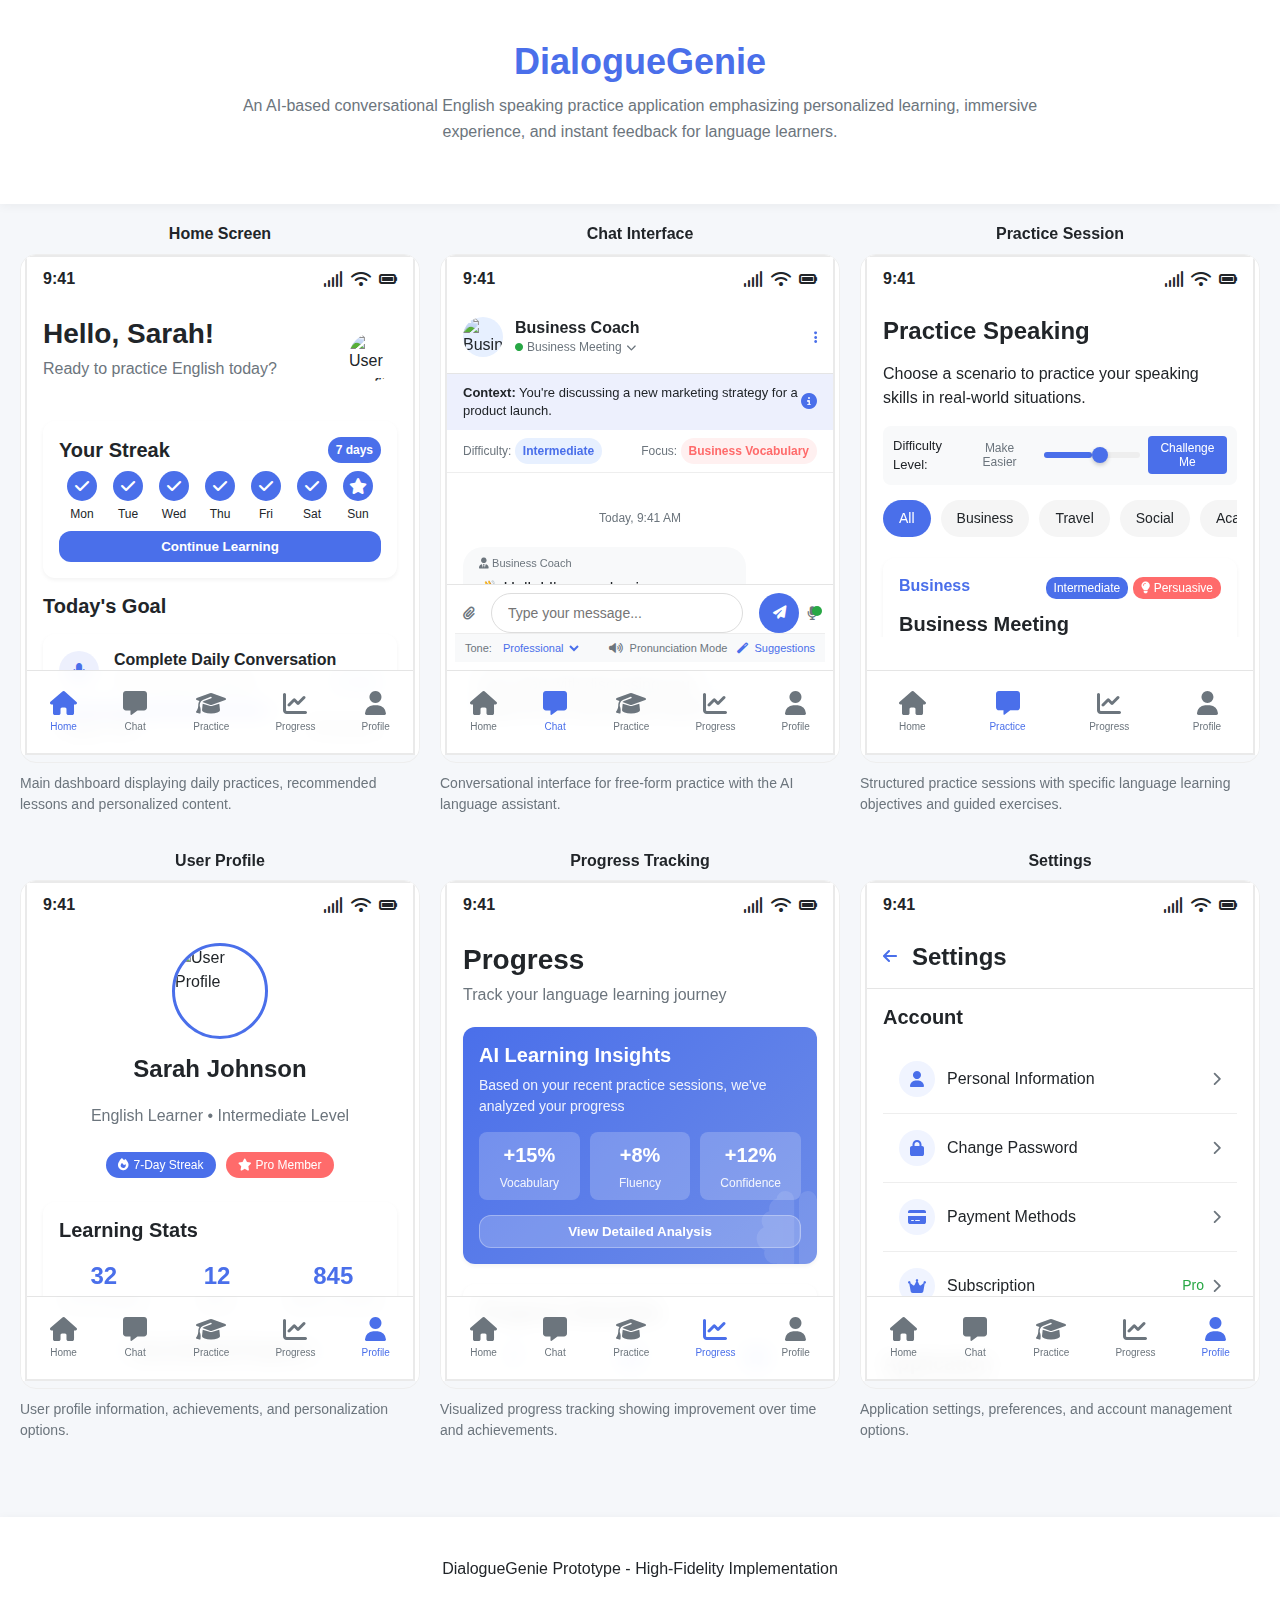
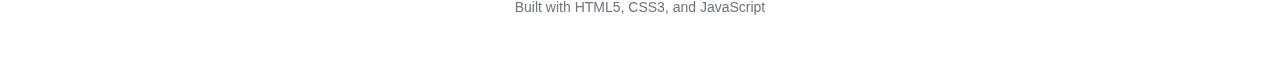
==== css/index.html @ 602ddcd6 "test3" ====
<!DOCTYPE html>
<html lang="en">
<head>
  <meta charset="UTF-8">
  <meta name="viewport" content="width=device-width, initial-scale=1.0">
  <title>DialogueGenie - Language Learning App</title>
  <link rel="stylesheet" href="css/styles.css">
  <link rel="stylesheet" href="https://cdnjs.cloudflare.com/ajax/libs/font-awesome/6.4.0/css/all.min.css">
  <style>
    body {
      font-family: var(--font-family);
      background-color: #f5f7fa;
      margin: 0;
      padding: 0;
    }
    
    .project-header {
      text-align: center;
      padding: 40px 20px;
      background-color: white;
      box-shadow: 0 2px 10px rgba(0,0,0,0.05);
    }
    
    .project-title {
      font-size: 36px;
      color: var(--primary-color);
      margin-bottom: 10px;
    }
    
    .project-description {
      max-width: 800px;
      margin: 0 auto 20px;
      color: var(--text-secondary);
      line-height: 1.6;
    }
    
    .iframe-description {
      color: var(--text-secondary);
      font-size: 14px;
      margin-top: 10px;
      line-height: 1.5;
    }
  </style>
</head>
<body>
  <header class="project-header">
    <h1 class="project-title">DialogueGenie</h1>
    <p class="project-description">
      An AI-based conversational English speaking practice application emphasizing personalized learning, 
      immersive experience, and instant feedback for language learners.
    </p>
  </header>
  
  <div class="iframe-grid">
    <!-- Home Page -->
    <div class="iframe-container">
      <h2 class="iframe-title">Home Screen</h2>
      <div class="iframe-wrapper">
        <iframe src="home.html" title="Home Screen"></iframe>
      </div>
      <p class="iframe-description">
        Main dashboard displaying daily practices, recommended lessons and personalized content.
      </p>
    </div>
    
    <!-- Chat Page -->
    <div class="iframe-container">
      <h2 class="iframe-title">Chat Interface</h2>
      <div class="iframe-wrapper">
        <iframe src="chat.html" title="Chat Interface"></iframe>
      </div>
      <p class="iframe-description">
        Conversational interface for free-form practice with the AI language assistant.
      </p>
    </div>
    
    <!-- Practice Page -->
    <div class="iframe-container">
      <h2 class="iframe-title">Practice Session</h2>
      <div class="iframe-wrapper">
        <iframe src="practice.html" title="Practice Session"></iframe>
      </div>
      <p class="iframe-description">
        Structured practice sessions with specific language learning objectives and guided exercises.
      </p>
    </div>
    
    <!-- Profile Page -->
    <div class="iframe-container">
      <h2 class="iframe-title">User Profile</h2>
      <div class="iframe-wrapper">
        <iframe src="profile.html" title="User Profile"></iframe>
      </div>
      <p class="iframe-description">
        User profile information, achievements, and personalization options.
      </p>
    </div>
    
    <!-- Progress Page -->
    <div class="iframe-container">
      <h2 class="iframe-title">Progress Tracking</h2>
      <div class="iframe-wrapper">
        <iframe src="progress.html" title="Progress Tracking"></iframe>
      </div>
      <p class="iframe-description">
        Visualized progress tracking showing improvement over time and achievements.
      </p>
    </div>
    
    <!-- Settings Page -->
    <div class="iframe-container">
      <h2 class="iframe-title">Settings</h2>
      <div class="iframe-wrapper">
        <iframe src="settings.html" title="Settings"></iframe>
      </div>
      <p class="iframe-description">
        Application settings, preferences, and account management options.
      </p>
    </div>
  </div>
  
  <footer class="project-header" style="margin-top: 40px;">
    <p>DialogueGenie Prototype - High-Fidelity Implementation</p>
    <p style="font-size: 14px; color: var(--text-secondary);">
      Built with HTML5, CSS3, and JavaScript
    </p>
  </footer>
</body>
</html>
---- css/css/styles.css ----
/* DialogueGenie Application Styles */
/* Global CSS Variables */
:root {
  --primary-color: #4a6fea;
  --primary-dark: #3a5bd3;
  --secondary-color: #6c757d;
  --accent-color: #ff6b6b;
  --success-color: #28a745;
  --warning-color: #ffc107;
  --danger-color: #dc3545;
  --text-primary: #212529;
  --text-secondary: #6c757d;
  --text-light: #f8f9fa;
  --background-primary: #ffffff;
  --background-secondary: #f8f9fa;
  --border-radius: 12px;
  --border-radius-sm: 8px;
  --border-radius-lg: 16px;
  --spacing-xs: 4px;
  --spacing-sm: 8px;
  --spacing-md: 16px;
  --spacing-lg: 24px;
  --spacing-xl: 32px;
  --shadow-sm: 0 2px 4px rgba(0, 0, 0, 0.05);
  --shadow-md: 0 4px 6px rgba(0, 0, 0, 0.1);
  --shadow-lg: 0 10px 15px rgba(0, 0, 0, 0.1);
  --font-family: 'SF Pro Text', -apple-system, BlinkMacSystemFont, 'Segoe UI', Roboto, Oxygen, Ubuntu, Cantarell, 'Open Sans', 'Helvetica Neue', sans-serif;
}

/* Reset and Base Styles */
* {
  margin: 0;
  padding: 0;
  box-sizing: border-box;
}

body {
  font-family: var(--font-family);
  color: var(--text-primary);
  background-color: var(--background-primary);
  line-height: 1.5;
  -webkit-font-smoothing: antialiased;
}

/* Typography */
h1, h2, h3, h4, h5, h6 {
  margin-bottom: var(--spacing-md);
  font-weight: 600;
  line-height: 1.2;
}

h1 {
  font-size: 28px;
}

h2 {
  font-size: 24px;
}

h3 {
  font-size: 20px;
}

p {
  margin-bottom: var(--spacing-md);
}

a {
  color: var(--primary-color);
  text-decoration: none;
}

/* Layout Components */
.container {
  width: 100%;
  max-width: 390px; /* iPhone 16 Pro width */
  margin: 0 auto;
  padding: var(--spacing-md);
  overflow-x: hidden;
}

.screen {
  position: relative;
  border-radius: 40px;
  overflow: hidden;
  background: var(--background-primary);
  height: 844px; /* iPhone 16 Pro height */
  width: 390px; /* iPhone 14 Pro width */
  border: 2px solid #eaeaea;
  box-shadow: var(--shadow-lg);
  margin: 0 auto;
}

/* iOS Status Bar */
.status-bar {
  height: 44px;
  padding: 0 var(--spacing-md);
  display: flex;
  justify-content: space-between;
  align-items: center;
  background-color: var(--background-primary);
  position: sticky;
  top: 0;
  z-index: 100;
}

.status-bar-time {
  font-weight: 600;
}

.status-bar-icons {
  display: flex;
  gap: var(--spacing-sm);
}

/* iOS Tab Bar */
.tab-bar {
  height: 83px;
  position: absolute;
  bottom: 0;
  left: 0;
  right: 0;
  display: flex;
  justify-content: space-around;
  align-items: center;
  background-color: rgba(255, 255, 255, 0.9);
  backdrop-filter: blur(10px);
  -webkit-backdrop-filter: blur(10px);
  border-top: 1px solid rgba(0, 0, 0, 0.1);
}

.tab-item {
  display: flex;
  flex-direction: column;
  align-items: center;
  gap: var(--spacing-xs);
  color: var(--text-secondary);
}

.tab-item.active {
  color: var(--primary-color);
}

.tab-icon {
  font-size: 24px;
}

.tab-label {
  font-size: 10px;
}

/* Common UI Components */
.card {
  background-color: var(--background-primary);
  border-radius: var(--border-radius);
  padding: var(--spacing-md);
  margin-bottom: var(--spacing-md);
  box-shadow: var(--shadow-sm);
}

.button {
  display: inline-flex;
  align-items: center;
  justify-content: center;
  padding: var(--spacing-sm) var(--spacing-md);
  border-radius: var(--border-radius);
  font-weight: 600;
  cursor: pointer;
  transition: all 0.2s ease;
  outline: none;
  border: none;
}

.button-primary {
  background-color: var(--primary-color);
  color: white;
}

.button-secondary {
  background-color: var(--background-secondary);
  color: var(--text-primary);
}

.button-accent {
  background-color: var(--accent-color);
  color: white;
}

.avatar {
  width: 48px;
  height: 48px;
  border-radius: 50%;
  object-fit: cover;
}

.badge {
  display: inline-flex;
  padding: var(--spacing-xs) var(--spacing-sm);
  border-radius: 16px;
  font-size: 12px;
  font-weight: 600;
}

.badge-primary {
  background-color: var(--primary-color);
  color: white;
}

.badge-success {
  background-color: var(--success-color);
  color: white;
}

/* Form Elements */
.input-group {
  margin-bottom: var(--spacing-md);
}

.input-label {
  display: block;
  margin-bottom: var(--spacing-xs);
  font-weight: 500;
}

.input {
  width: 100%;
  padding: var(--spacing-sm) var(--spacing-md);
  border-radius: var(--border-radius);
  border: 1px solid #ddd;
  outline: none;
  font-family: var(--font-family);
  font-size: 16px;
}

.input:focus {
  border-color: var(--primary-color);
}

/* Conversation Components */
.chat-bubble {
  max-width: 80%;
  padding: var(--spacing-sm) var(--spacing-md);
  margin-bottom: var(--spacing-sm);
  border-radius: 20px;
}

.chat-bubble-user {
  background-color: var(--primary-color);
  color: white;
  align-self: flex-end;
  border-bottom-right-radius: 4px;
}

.chat-bubble-ai {
  background-color: var(--background-secondary);
  color: var(--text-primary);
  align-self: flex-start;
  border-bottom-left-radius: 4px;
}

.chat-container {
  display: flex;
  flex-direction: column;
  padding: var(--spacing-md);
  overflow-y: auto;
  height: calc(100% - 250px); /* Adjust height to account for input container and tab bar */
  margin-bottom: 60px; /* Add space for input container */
}

/* Home Page */
.home-header {
  display: flex;
  align-items: center;
  justify-content: space-between;
  margin-bottom: var(--spacing-lg);
}

.lessons-grid {
  display: grid;
  grid-template-columns: 1fr 1fr;
  gap: var(--spacing-md);
}

/* Progress Page */
.progress-chart {
  height: 200px;
  margin-bottom: var(--spacing-lg);
}

.stats-grid {
  display: grid;
  grid-template-columns: 1fr 1fr;
  gap: var(--spacing-md);
}

/* Profile Page */
.profile-header {
  display: flex;
  flex-direction: column;
  align-items: center;
  gap: var(--spacing-md);
  margin-bottom: var(--spacing-lg);
}

.profile-avatar {
  width: 96px;
  height: 96px;
  border-radius: 50%;
  object-fit: cover;
  border: 3px solid var(--primary-color);
}

/* Settings Page */
.settings-list {
  list-style: none;
}

.settings-item {
  padding: var(--spacing-md);
  border-bottom: 1px solid #eee;
  display: flex;
  justify-content: space-between;
  align-items: center;
}

/* Chat Page */
.chat-input-container {
  position: absolute;  /* Change from fixed to absolute */
  bottom: 83px;  /* Position above the tab bar */
  left: 0;
  right: 0;
  background-color: var(--background-primary);
  border-top: 1px solid rgba(0, 0, 0, 0.1);
  padding: var(--spacing-sm);
  z-index: 10;
  margin: 0;  /* Reset any margins */
  width: 100%;  /* Ensure full width */
}

.chat-input {
  flex: 1;
  padding: var(--spacing-sm) var(--spacing-md);
  border-radius: 24px;
  border: 1px solid #ddd;
  margin: 0 var(--spacing-sm);
  height: 40px;
  font-size: 14px;
}

/* Practice Page */
.practice-card {
  margin-bottom: var(--spacing-lg);
}

.practice-topic {
  font-weight: 600;
  color: var(--primary-color);
  margin-bottom: var(--spacing-xs);
}

/* Index Page (Iframe Grid) */
.iframe-grid {
  display: grid;
  grid-template-columns: repeat(3, 1fr);
  gap: 20px;
  padding: 20px;
}

.iframe-container {
  display: flex;
  flex-direction: column;
  align-items: center;
}

.iframe-title {
  margin-bottom: 10px;
  font-size: 16px;
  font-weight: 600;
  text-align: center;
}

.iframe-wrapper {
  width: 100%;
  border-radius: 16px;
  overflow: hidden;
  box-shadow: var(--shadow);
  border: 1px solid #eee;
}

iframe {
  width: 100%;
  height: 500px;
  border: none;
}

/* Utility Classes */
.text-center {
  text-align: center;
}

.flex {
  display: flex;
}

.flex-col {
  flex-direction: column;
}

.items-center {
  align-items: center;
}

.justify-between {
  justify-content: space-between;
}

.gap-sm {
  gap: var(--spacing-sm);
}

.gap-md {
  gap: var(--spacing-md);
}

.mb-sm {
  margin-bottom: var(--spacing-sm);
}

.mb-md {
  margin-bottom: var(--spacing-md);
}

.mb-lg {
  margin-bottom: var(--spacing-lg);
}

/* Media Queries for Responsive Design */
@media (max-width: 768px) {
  .iframe-grid {
    grid-template-columns: repeat(2, 1fr);
  }
}

@media (max-width: 480px) {
  .iframe-grid {
    grid-template-columns: 1fr;
  }
}

/* Character Card Styles (NEW) */
.character-selection {
  margin-bottom: var(--spacing-md);
}

.character-grid {
  display: grid;
  grid-template-columns: repeat(2, 1fr);
  grid-gap: 15px;
}

.character-card {
  background-color: var(--background-primary);
  border-radius: var(--border-radius);
  padding: var(--spacing-md);
  box-shadow: var(--shadow-sm);
  border: 1px solid #eee;
  cursor: pointer;
  transition: all 0.2s ease;
  position: relative;
  display: flex;
  flex-direction: column;
  align-items: center;
  text-align: center;
}

.character-card:hover {
  transform: translateY(-2px);
  box-shadow: var(--shadow-md);
}

.character-card.selected {
  border: 2px solid var(--primary-color);
  background-color: rgba(74, 111, 234, 0.05);
}

.character-avatar {
  width: 60px;
  height: 60px;
  border-radius: 50%;
  overflow: hidden;
  margin-bottom: 10px;
}

.character-avatar img {
  width: 100%;
  height: 100%;
  object-fit: cover;
}

.custom-avatar {
  background-color: var(--primary-color);
  display: flex;
  align-items: center;
  justify-content: center;
  color: white;
  font-size: 24px;
}

.character-role {
  font-size: 12px;
  color: var(--text-secondary);
  margin-bottom: 8px;
}

.character-tag {
  position: absolute;
  top: 10px;
  right: 10px;
  background-color: var(--primary-color);
  color: white;
  font-size: 10px;
  padding: 2px 6px;
  border-radius: 10px;
}

.custom-tag {
  background-color: var(--accent-color);
}

.create-character-card {
  border: 1px dashed var(--primary-color);
  display: flex;
  flex-direction: column;
  align-items: center;
  justify-content: center;
  background-color: rgba(74, 111, 234, 0.05);
}

.create-character-btn {
  background: none;
  border: none;
  color: var(--primary-color);
  font-size: 14px;
  font-weight: 500;
  cursor: pointer;
  display: flex;
  flex-direction: column;
  align-items: center;
}

.create-character-btn i {
  font-size: 24px;
  margin-bottom: 8px;
}

/* Toast Notification (NEW) */
.toast {
  position: fixed;
  bottom: 30px;
  left: 50%;
  transform: translateX(-50%) translateY(100px);
  background-color: rgba(33, 37, 41, 0.9);
  color: white;
  padding: 12px 20px;
  border-radius: 8px;
  font-size: 14px;
  box-shadow: var(--shadow-md);
  z-index: 1000;
  opacity: 0;
  transition: all 0.3s ease;
}

.toast.show {
  transform: translateX(-50%) translateY(0);
  opacity: 1;
}

/* Feedback Container (NEW) */
.feedback-container {
  background-color: white;
  border-radius: var(--border-radius);
  padding: var(--spacing-md);
  margin-bottom: var(--spacing-md);
  box-shadow: var(--shadow-md);
  transform: translateY(20px);
  opacity: 0;
  transition: all 0.3s ease;
}

.feedback-container.show {
  transform: translateY(0);
  opacity: 1;
}

.feedback-header {
  display: flex;
  justify-content: space-between;
  align-items: center;
  margin-bottom: var(--spacing-sm);
}

.feedback-score {
  font-weight: 600;
  color: var(--primary-color);
  font-size: 18px;
}

.feedback-details {
  margin-bottom: var(--spacing-md);
}

.feedback-metric {
  display: flex;
  align-items: center;
  margin-bottom: 8px;
  font-size: 13px;
}

.feedback-metric span:first-child {
  width: 100px;
}

.feedback-metric span:last-child {
  width: 40px;
  text-align: right;
}

.metric-bar {
  flex: 1;
  height: 6px;
  background-color: #eee;
  border-radius: 3px;
  margin: 0 10px;
  overflow: hidden;
}

.metric-fill {
  height: 100%;
  background-color: var(--primary-color);
  border-radius: 3px;
}

.feedback-analysis {
  display: flex;
  gap: 15px;
}

.feedback-strengths, .feedback-improvements {
  flex: 1;
}

.feedback-analysis h5 {
  font-size: 13px;
  margin-bottom: 5px;
  display: flex;
  align-items: center;
}

.feedback-analysis h5 i {
  margin-right: 5px;
}

.feedback-analysis ul {
  font-size: 12px;
  color: var(--text-secondary);
  padding-left: 25px;
}

/* Emotion Indicator (NEW) */
.emotion-indicator {
  position: relative;
}

/* Modal Styles (NEW) */
.modal-overlay {
  position: fixed;
  top: 0;
  left: 0;
  right: 0;
  bottom: 0;
  background-color: rgba(0, 0, 0, 0.5);
  display: flex;
  align-items: center;
  justify-content: center;
  z-index: 1000;
}

.modal-content {
  background-color: white;
  border-radius: var(--border-radius);
  width: 90%;
  max-width: 500px;
  max-height: 90vh;
  overflow-y: auto;
  box-shadow: var(--shadow-lg);
}

.modal-header {
  padding: var(--spacing-md);
  display: flex;
  justify-content: space-between;
  align-items: center;
  border-bottom: 1px solid #eee;
}

.modal-close {
  background: none;
  border: none;
  font-size: 18px;
  cursor: pointer;
  color: var(--text-secondary);
}

.modal-body {
  padding: var(--spacing-md);
}

.modal-footer {
  padding: var(--spacing-md);
  display: flex;
  justify-content: flex-end;
  gap: 10px;
  border-top: 1px solid #eee;
}

.form-group {
  margin-bottom: var(--spacing-md);
}

.form-group label {
  display: block;
  margin-bottom: 8px;
  font-weight: 500;
}

.form-input, .form-select, .form-textarea {
  width: 100%;
  padding: 10px;
  border: 1px solid #ddd;
  border-radius: 8px;
  font-size: 14px;
}

.form-textarea {
  min-height: 100px;
  resize: vertical;
}

.trait-selectors {
  display: flex;
  flex-wrap: wrap;
  gap: 10px;
}

.trait-item {
  display: flex;
  align-items: center;
  gap: 5px;
}

/* Difficulty Slider (NEW) */
.difficulty-slider {
  position: absolute;
  width: 16px;
  height: 16px;
  background-color: var(--primary-color);
  border-radius: 50%;
  top: 50%;
  transform: translateY(-50%);
  left: 50%;
  box-shadow: 0 2px 4px rgba(0,0,0,0.2);
  transition: left 0.3s ease;
}

/* Active Microphone (NEW) */
button.active i.fa-microphone {
  color: var(--accent-color);
  animation: pulse 1.5s infinite;
}

@keyframes pulse {
  0% {
    transform: scale(1);
  }
  50% {
    transform: scale(1.2);
  }
  100% {
    transform: scale(1);
  }
}

/* AI Insights Banner Animation (NEW) */
.insights-icon {
  animation: float 3s ease-in-out infinite;
}

@keyframes float {
  0% {
    transform: translateY(0px);
  }
  50% {
    transform: translateY(-10px);
  }
  100% {
    transform: translateY(0px);
  }
}

/* Media Queries */
@media (max-width: 480px) {
  .screen {
    width: 100%;
    height: 100vh;
    border-radius: 0;
  }
  
  .container {
    padding: 0;
  }
}

/* Responsive Stats Grid */
.stats-grid {
  display: grid;
  grid-template-columns: repeat(2, 1fr);
  grid-gap: 15px;
}

/* Practice Session Styles (NEW) */
.practice-main-content {
  position: relative;
  z-index: 1;
}

.practice-session-overlay {
  position: fixed;
  top: 0;
  left: 0;
  right: 0;
  bottom: 0;
  background-color: var(--background-primary);
  z-index: 10;
  overflow-y: auto;
}

.practice-session-container {
  display: flex;
  flex-direction: column;
  height: 100%;
  padding: var(--spacing-md);
  padding-bottom: 80px; /* Make room for the input container */
}

.practice-session-header {
  display: flex;
  align-items: center;
  margin-bottom: 20px;
}

.practice-back-button {
  background: none;
  border: none;
  color: var(--primary-color);
  font-size: 20px;
  margin-right: 15px;
  cursor: pointer;
}

.practice-exercise-badge {
  margin-left: auto;
  background-color: var(--primary-color);
  color: white;
  font-size: 12px;
  padding: 4px 8px;
  border-radius: 12px;
}

.difficulty-controls {
  margin-bottom: 15px;
  background-color: #f8f9fa;
  padding: 10px;
  border-radius: 8px;
  display: flex;
  justify-content: space-between;
  align-items: center;
}

.difficulty-controls > div:first-child {
  font-size: 13px;
  font-weight: 500;
  color: var(--text-primary);
}

.difficulty-controls span i {
  color: var(--primary-color);
}

.make-easier-btn {
  background: none;
  border: none;
  padding: 5px 10px;
  border-radius: 4px;
  color: var(--text-secondary);
  font-size: 12px;
  cursor: pointer;
}

.challenge-btn {
  background-color: var(--primary-color);
  border: none;
  padding: 5px 10px;
  border-radius: 4px;
  color: white;
  font-size: 12px;
  cursor: pointer;
}

.scenario-container {
  background-color: #f8f9fa;
  border-radius: 12px;
  padding: 16px;
  margin-bottom: 20px;
}

.scenario-container h4 {
  margin-bottom: 8px;
}

.scenario-container p {
  font-size: 14px;
  margin-bottom: 8px;
}

.key-phrases-container {
  margin-top: 12px;
  padding-top: 12px;
  border-top: 1px solid rgba(0,0,0,0.05);
}

.key-phrases-header {
  font-size: 13px;
  color: var(--primary-color);
  margin-bottom: 8px;
}

.key-phrases-list {
  display: flex;
  flex-wrap: wrap;
  gap: 6px;
}

.key-phrase {
  font-size: 12px;
  padding: 3px 8px;
  background-color: rgba(74, 111, 234, 0.1);
  border-radius: 12px;
  color: var(--primary-color);
}

.tone-guidance {
  margin-top: 12px;
  padding-top: 12px;
  border-top: 1px solid rgba(0,0,0,0.05);
  display: flex;
  justify-content: space-between;
}

.tone-suggestion {
  font-size: 13px;
  color: var(--accent-color);
}

.tone-suggestion span {
  font-weight: 500;
}

.pronunciation-focus {
  font-size: 13px;
  color: var(--success-color);
}

.pronunciation-focus span {
  font-weight: 500;
}

.practice-chat-container {
  flex: 1;
  overflow-y: auto;
  margin-bottom: 20px;
}

.emotion-icon {
  position: absolute;
  top: -10px;
  left: -10px;
  width: 22px;
  height: 22px;
  border-radius: 50%;
  background-color: white;
  display: flex;
  align-items: center;
  justify-content: center;
  box-shadow: 0 2px 4px rgba(0,0,0,0.1);
}

.emotion-icon i {
  font-size: 12px;
  color: var(--primary-color);
}

.tone-indicator {
  margin-bottom: 5px;
  font-size: 11px;
  color: var(--text-secondary);
}

.tone-indicator i {
  color: var(--success-color);
}

.practice-input-container {
  position: fixed;
  bottom: 0;
  left: 0;
  right: 0;
  padding: var(--spacing-md);
  background-color: var(--background-primary);
  box-shadow: 0 -2px 10px rgba(0,0,0,0.05);
  z-index: 11;
}

.voice-recognition-status {
  margin-bottom: 10px;
  padding: 8px 12px;
  border-radius: 8px;
  background-color: rgba(40, 167, 69, 0.1);
  display: flex;
  justify-content: space-between;
  align-items: center;
}

.voice-recognition-status > div:first-child {
  font-size: 13px;
  color: var(--success-color);
}

.voice-recognition-status > div:last-child {
  font-size: 13px;
  color: var(--text-secondary);
}

.voice-recognition-status i.fa-magic {
  margin-right: 3px;
  color: var(--primary-color);
}

.input-controls {
  display: flex;
  align-items: center;
}

.mic-button {
  background: none;
  border: none;
  color: var(--text-secondary);
  padding: 0 8px;
  margin-right: 8px;
  position: relative;
  cursor: pointer;
}

.mic-active-indicator {
  position: absolute;
  width: 8px;
  height: 8px;
  background-color: var(--success-color);
  border-radius: 50%;
  top: 0;
  right: 3px;
}

.send-button {
  background: var(--primary-color);
  border: none;
  width: 40px;
  height: 40px;
  border-radius: 50%;
  display: flex;
  align-items: center;
  justify-content: center;
  margin-left: 8px;
  cursor: pointer;
}

.send-button i {
  color: white;
}

.speaking-suggestions {
  margin-top: 10px;
  padding: 8px 12px;
  border-radius: 8px;
  background-color: rgba(74, 111, 234, 0.05);
  font-size: 12px;
  color: var(--text-secondary);
}

.suggestion-chips {
  display: flex;
  align-items: center;
  gap: 10px;
  overflow-x: auto;
  padding-bottom: 4px;
}

.suggestion-chip {
  padding: 3px 8px;
  background-color: rgba(74, 111, 234, 0.1);
  border-radius: 12px;
  color: var(--primary-color);
  white-space: nowrap;
  cursor: pointer;
}

/* Character Creation Styles */
.character-creation-modal .modal-body {
  max-height: 70vh;
  overflow-y: auto;
}

.avatar-selector {
  display: flex;
  gap: 10px;
  margin-top: 10px;
  overflow-x: auto;
  padding-bottom: 10px;
}

.avatar-option {
  text-align: center;
  cursor: pointer;
}

.avatar-circle {
  width: 60px;
  height: 60px;
  border-radius: 50%;
  overflow: hidden;
  border: 2px solid transparent;
  transition: all 0.2s ease;
}

.avatar-circle:hover {
  border-color: var(--primary-color-light);
  transform: scale(1.05);
}

.avatar-circle.selected {
  border: 2px solid var(--primary-color);
}

.avatar-circle img {
  width: 100%;
  height: 100%;
  object-fit: cover;
}

.field-pill, .topic-pill {
  padding: 8px 12px;
  background-color: rgba(74, 111, 234, 0.1);
  border-radius: 16px;
  color: var(--primary-color);
  display: inline-flex;
  align-items: center;
  cursor: pointer;
  transition: all 0.2s ease;
}

.field-pill:hover, .topic-pill:hover {
  background-color: rgba(74, 111, 234, 0.2);
}

.field-pill.selected, .topic-pill.selected {
  background-color: rgba(74, 111, 234, 0.3);
  font-weight: 500;
}

.field-pill input, .topic-pill input {
  margin-right: 5px;
}

.topic-pill {
  padding: 6px 12px;
  font-size: 12px;
}

.progress-label {
  font-size: 12px;
  color: var(--text-secondary);
  margin-bottom: 5px;
  display: block;
}

.speech-speed-slider {
  flex: 1;
  height: 4px;
  -webkit-appearance: none;
  background: linear-gradient(to right, var(--primary-color-light), var(--primary-color));
  border-radius: 2px;
}

.speech-speed-slider::-webkit-slider-thumb {
  -webkit-appearance: none;
  width: 14px;
  height: 14px;
  border-radius: 50%;
  background: var(--primary-color);
  cursor: pointer;
  border: 2px solid white;
  box-shadow: 0 1px 3px rgba(0,0,0,0.2);
}

.custom-character-badge {
  position: absolute;
  top: 0;
  right: 0;
  background-color: var(--accent-color);
  color: white;
  border-radius: 50%;
  width: 20px;
  height: 20px;
  display: flex;
  align-items: center;
  justify-content: center;
  font-size: 10px;
}

.character-controls {
  display: flex;
  gap: 10px;
  justify-content: space-between;
}

.trait-selectors {
  display: flex;
  flex-wrap: wrap;
  gap: 8px;
  margin-bottom: 10px;
}

.trait-item {
  display: flex;
  align-items: center;
  margin-right: 12px;
  margin-bottom: 8px;
  cursor: pointer;
}

.trait-item input {
  margin-right: 5px;
}

.form-textarea {
  width: 100%;
  padding: 10px;
  border: 1px solid var(--border-color);
  border-radius: 8px;
  font-family: inherit;
  min-height: 80px;
  resize: vertical;
  margin-bottom: 5px;
}

.form-textarea:focus {
  outline: none;
  border-color: var(--primary-color);
}

/* Enhanced Input Controls */
.chat-input-container .input-controls {
  display: flex;
  align-items: center;
  width: 100%;
  background-color: var(--background-primary);
}
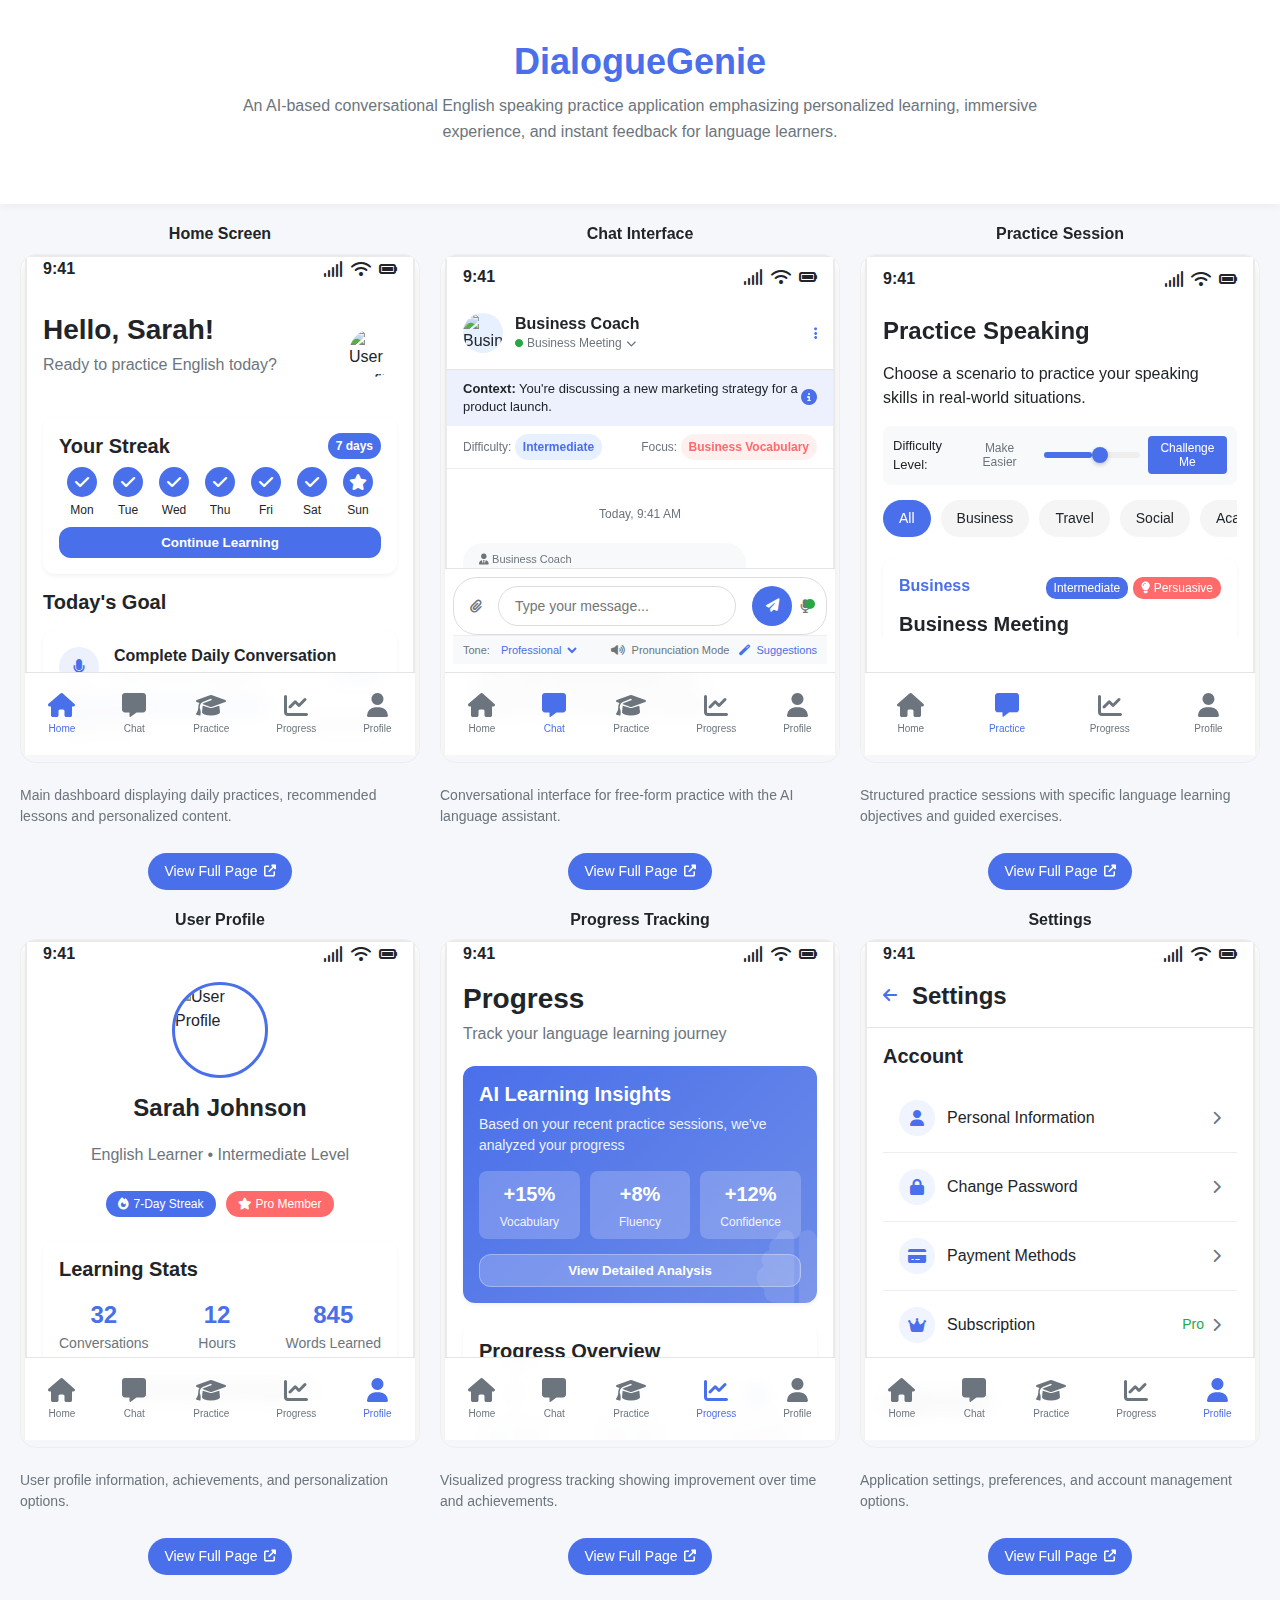
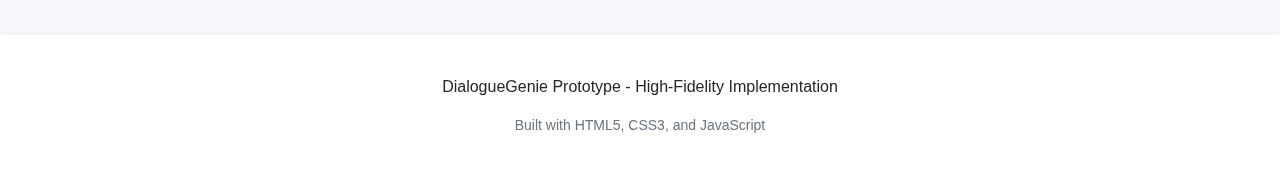
==== commit f6a20b5b: "test4" ====
--- a/css/index.html
+++ b/css/index.html
@@ -61,6 +61,9 @@
       <p class="iframe-description">
         Main dashboard displaying daily practices, recommended lessons and personalized content.
       </p>
+      <a href="home.html" target="_blank" class="view-full-page">
+        View Full Page <i class="fas fa-external-link-alt"></i>
+      </a>
     </div>
     
     <!-- Chat Page -->
@@ -72,6 +75,9 @@
       <p class="iframe-description">
         Conversational interface for free-form practice with the AI language assistant.
       </p>
+      <a href="chat.html" target="_blank" class="view-full-page">
+        View Full Page <i class="fas fa-external-link-alt"></i>
+      </a>
     </div>
     
     <!-- Practice Page -->
@@ -83,6 +89,9 @@
       <p class="iframe-description">
         Structured practice sessions with specific language learning objectives and guided exercises.
       </p>
+      <a href="practice.html" target="_blank" class="view-full-page">
+        View Full Page <i class="fas fa-external-link-alt"></i>
+      </a>
     </div>
     
     <!-- Profile Page -->
@@ -94,6 +103,9 @@
       <p class="iframe-description">
         User profile information, achievements, and personalization options.
       </p>
+      <a href="profile.html" target="_blank" class="view-full-page">
+        View Full Page <i class="fas fa-external-link-alt"></i>
+      </a>
     </div>
     
     <!-- Progress Page -->
@@ -105,6 +117,9 @@
       <p class="iframe-description">
         Visualized progress tracking showing improvement over time and achievements.
       </p>
+      <a href="progress.html" target="_blank" class="view-full-page">
+        View Full Page <i class="fas fa-external-link-alt"></i>
+      </a>
     </div>
     
     <!-- Settings Page -->
@@ -116,6 +131,9 @@
       <p class="iframe-description">
         Application settings, preferences, and account management options.
       </p>
+      <a href="settings.html" target="_blank" class="view-full-page">
+        View Full Page <i class="fas fa-external-link-alt"></i>
+      </a>
     </div>
   </div>
   
--- a/css/css/styles.css
+++ b/css/css/styles.css
@@ -75,20 +75,29 @@
   width: 100%;
   max-width: 390px; /* iPhone 16 Pro width */
   margin: 0 auto;
-  padding: var(--spacing-md);
-  overflow-x: hidden;
+  height: 100%;
+  position: relative;
 }
 
 .screen {
   position: relative;
   border-radius: 40px;
-  overflow: hidden;
   background: var(--background-primary);
   height: 844px; /* iPhone 16 Pro height */
   width: 390px; /* iPhone 14 Pro width */
   border: 2px solid #eaeaea;
   box-shadow: var(--shadow-lg);
   margin: 0 auto;
+  display: flex;
+  flex-direction: column;
+}
+
+/* Main Content Area */
+.main-content {
+  flex: 1;
+  padding: var(--spacing-md);
+  padding-bottom: calc(83px + var(--spacing-md)); /* Account for tab bar height plus padding */
+  position: relative;
 }
 
 /* iOS Status Bar */
@@ -102,6 +111,7 @@
   position: sticky;
   top: 0;
   z-index: 100;
+  width: 100%;
 }
 
 .status-bar-time {
@@ -116,10 +126,11 @@
 /* iOS Tab Bar */
 .tab-bar {
   height: 83px;
-  position: absolute;
+  position: fixed;
   bottom: 0;
-  left: 0;
-  right: 0;
+  left: 50%;
+  transform: translateX(-50%);
+  width: 390px; /* Match screen width */
   display: flex;
   justify-content: space-around;
   align-items: center;
@@ -127,6 +138,7 @@
   backdrop-filter: blur(10px);
   -webkit-backdrop-filter: blur(10px);
   border-top: 1px solid rgba(0, 0, 0, 0.1);
+  z-index: 100;
 }
 
 .tab-item {
@@ -261,10 +273,10 @@
 .chat-container {
   display: flex;
   flex-direction: column;
+  height: calc(100vh - 200px); /* Adjust height to account for input container and headers */
+  overflow-y: auto;
   padding: var(--spacing-md);
-  overflow-y: auto;
-  height: calc(100% - 250px); /* Adjust height to account for input container and tab bar */
-  margin-bottom: 60px; /* Add space for input container */
+  padding-bottom: 100px; /* Space for input container */
 }
 
 /* Home Page */
@@ -273,12 +285,14 @@
   align-items: center;
   justify-content: space-between;
   margin-bottom: var(--spacing-lg);
+  padding-top: var(--spacing-md);
 }
 
 .lessons-grid {
   display: grid;
   grid-template-columns: 1fr 1fr;
   gap: var(--spacing-md);
+  margin-bottom: var(--spacing-lg);
 }
 
 /* Progress Page */
@@ -323,18 +337,17 @@
   align-items: center;
 }
 
-/* Chat Page */
+/* Chat Components */
 .chat-input-container {
-  position: absolute;  /* Change from fixed to absolute */
-  bottom: 83px;  /* Position above the tab bar */
-  left: 0;
-  right: 0;
+  position: fixed;
+  bottom: 83px; /* Height of the tab bar */
+  left: 50%;
+  transform: translateX(-50%);
+  width: 390px; /* Match screen width */
   background-color: var(--background-primary);
   border-top: 1px solid rgba(0, 0, 0, 0.1);
   padding: var(--spacing-sm);
   z-index: 10;
-  margin: 0;  /* Reset any margins */
-  width: 100%;  /* Ensure full width */
 }
 
 .chat-input {
@@ -347,6 +360,16 @@
   font-size: 14px;
 }
 
+.input-controls {
+  display: flex;
+  align-items: center;
+  width: 100%;
+  background-color: var(--background-primary);
+  padding: 8px;
+  border-radius: 24px;
+  border: 1px solid #ddd;
+}
+
 /* Practice Page */
 .practice-card {
   margin-bottom: var(--spacing-lg);
@@ -385,12 +408,41 @@
   overflow: hidden;
   box-shadow: var(--shadow);
   border: 1px solid #eee;
+  margin-bottom: 12px;
 }
 
 iframe {
   width: 100%;
   height: 500px;
   border: none;
+}
+
+.view-full-page {
+  display: inline-flex;
+  align-items: center;
+  justify-content: center;
+  padding: 8px 16px;
+  background-color: var(--primary-color);
+  color: white;
+  border-radius: 20px;
+  font-size: 14px;
+  font-weight: 500;
+  text-decoration: none;
+  transition: all 0.2s ease;
+  margin-top: 10px;
+  border: none;
+  cursor: pointer;
+}
+
+.view-full-page:hover {
+  background-color: var(--primary-dark);
+  transform: translateY(-1px);
+  box-shadow: var(--shadow-md);
+}
+
+.view-full-page i {
+  margin-left: 6px;
+  font-size: 12px;
 }
 
 /* Utility Classes */
